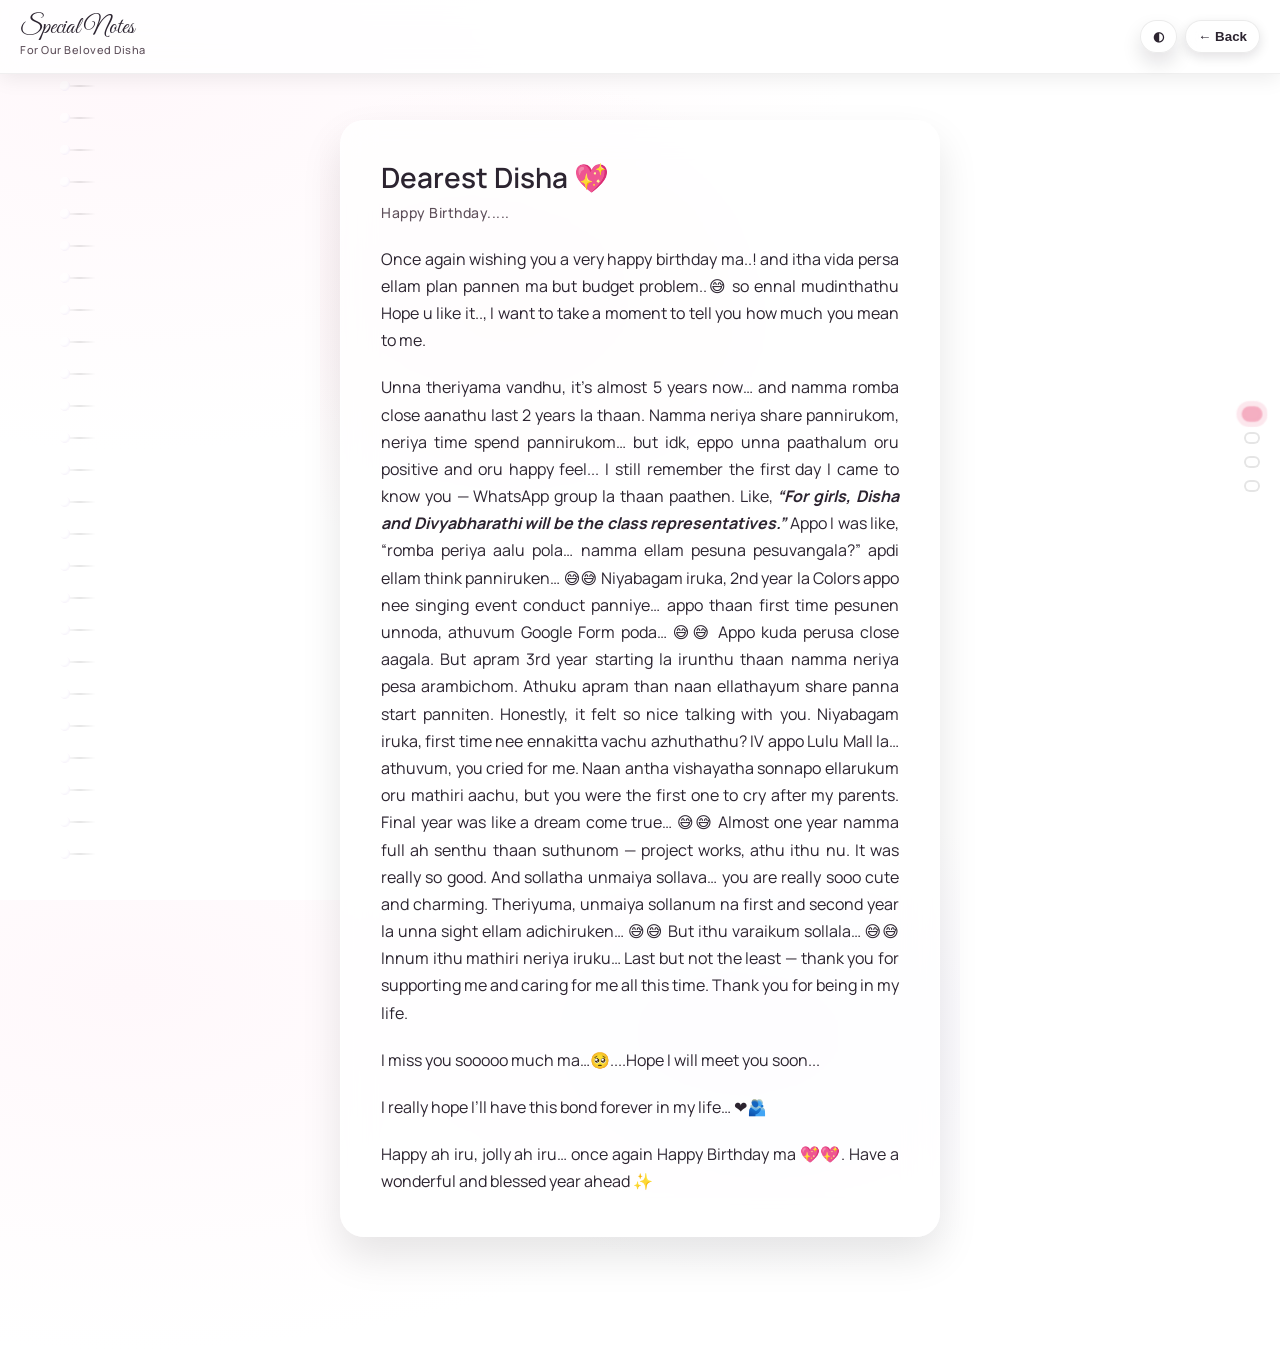
==== pages/notes.html @ 7c6a6729 "Add files via upload" ====
<!DOCTYPE html>
<html lang="en">
  <head>
    <meta charset="UTF-8" />
    <meta name="viewport" content="width=device-width, initial-scale=1" />
    <meta name="theme-color" content="#f9e3ea" />
    <meta name="description" content="Special notes — write as much as you want." />
    <meta name="keywords" content="notes, messages, birthday, special, love" />
    <meta name="author" content="Made with love" />
    <link rel="icon" type="image/svg+xml" href="data:image/svg+xml,<svg xmlns='http://www.w3.org/2000/svg' viewBox='0 0 100 100'><text y='.9em' font-size='90'>💖</text></svg>" />
    <title>Special Notes — For Disha</title>

    <link rel="preconnect" href="https://fonts.googleapis.com" />
    <link rel="preconnect" href="https://fonts.gstatic.com" crossorigin />
    <link href="https://fonts.googleapis.com/css2?family=Great+Vibes&family=Manrope:wght@300;400;600;800&display=swap" rel="stylesheet" />
    <link rel="stylesheet" href="../assets/styles.css" />
  </head>
  <body class="notes">
    <div class="dna" id="dna" aria-hidden="true"></div>

    <header>
      <div class="brand">
        <span class="logo">Special Notes</span>
        <small>For Our Beloved Disha</small>
      </div>
      <div>
        <button class="theme-toggle" id="toggleTheme" aria-label="Toggle theme">◐</button>
        <button class="back" onclick="history.back()">← Back</button>
      </div>
    </header>

    <main class="notes-gallery">
      <section class="note-slide is-active">
        <div class="gradient-bg" aria-hidden="true"></div>
        <div class="note-frame">
          <div class="note-content">
            <h3>Dearest Disha 💖</h3>
            <div class="note-date">Happy Birthday.....</div>
            <p style="text-align: justify;">
              Once again wishing you a very happy birthday ma..! and itha vida persa ellam plan pannen ma but budget problem..😅 so ennal mudinthathu Hope u like it.., 
              I want to take a moment to tell you how much you mean to me.
            </p>
            <p style="text-align: justify;">
             Unna theriyama vandhu, it’s almost 5 years now… and namma romba close aanathu last 2 years la thaan.
Namma neriya share pannirukom, neriya time spend pannirukom… but idk, eppo unna paathalum oru positive and oru happy feel...

I still remember the first day I came to know you — WhatsApp group la thaan paathen. Like, <b><i>“For girls, Disha and Divyabharathi will be the class representatives.”</i></b>
Appo I was like, “romba periya aalu pola… namma ellam pesuna pesuvangala?” apdi ellam think panniruken… 😅😅

Niyabagam iruka, 2nd year la Colors appo nee singing event conduct panniye… appo thaan first time pesunen unnoda, athuvum Google Form poda… 😅😅 Appo kuda perusa close aagala. But apram 3rd year starting la irunthu thaan namma neriya pesa arambichom.

Athuku apram than naan ellathayum share panna start panniten. Honestly, it felt so nice talking with you. Niyabagam iruka, first time nee ennakitta vachu azhuthathu? IV appo Lulu Mall la… athuvum, you cried for me. Naan antha vishayatha sonnapo ellarukum oru mathiri aachu, but you were the first one to cry after my parents.

Final year was like a dream come true… 😅😅 Almost one year namma full ah senthu thaan suthunom — project works, athu ithu nu. It was really so good.

And sollatha unmaiya sollava… you are really sooo cute and charming. Theriyuma, unmaiya sollanum na first and second year la unna sight ellam adichiruken… 😅😅 But ithu varaikum sollala… 😅😅 Innum ithu mathiri neriya iruku…

Last but not the least — thank you for supporting me and caring for me all this time. Thank you for being in my life.
</p>
<p style="text-align: justify;">
I miss you sooooo much ma…🥺....Hope I will meet you soon...
</p>
<p style="text-align: justify;">
I really hope I’ll have this bond forever in my life… ❤️🫂
</p>
<p style="text-align: justify;">

Happy ah iru, jolly ah iru… once again Happy Birthday ma 💖💖. Have a wonderful and blessed year ahead ✨ 
            </p>
          </div>
        </div>
      </section>
    </main>

    <nav class="dots" aria-label="Note navigation">
      <button class="dot active" aria-label="Go to note 1"></button>
      <button class="dot" aria-label="Go to note 2"></button>
      <button class="dot" aria-label="Go to note 3"></button>
      <button class="dot" aria-label="Go to note 4"></button>
    </nav>

    <script>
      // Theme persistence + system preference
      (function () {
        const root = document.documentElement;
        const stored = localStorage.getItem('theme');
        const systemDark = window.matchMedia && window.matchMedia('(prefers-color-scheme: dark)').matches;
        const initial = stored || (systemDark ? 'dark' : 'light');
        if (initial === 'dark') root.setAttribute('data-theme', 'dark');
        const btn = document.getElementById('toggleTheme');
        btn?.addEventListener('click', () => {
          const isDark = root.getAttribute('data-theme') === 'dark';
          if (isDark) { root.removeAttribute('data-theme'); localStorage.setItem('theme', 'light'); }
          else { root.setAttribute('data-theme', 'dark'); localStorage.setItem('theme', 'dark'); }
        });
      })();

      // Build DNA rows dynamically
      (function () {
        const dnaEl = document.getElementById('dna');
        if (!dnaEl) return;
        const rows = 26;
        for (let i = 0; i < rows; i++) {
          const row = document.createElement('div');
          row.className = 'dna-row';
          row.style.setProperty('--i', String(i));
          const dotA = document.createElement('span'); dotA.className = 'dna-dot a'; dotA.style.setProperty('--i', String(i));
          const dotB = document.createElement('span'); dotB.className = 'dna-dot b'; dotB.style.setProperty('--i', String(i));
          const rail = document.createElement('span'); rail.className = 'dna-rail'; rail.style.setProperty('--i', String(i));
          row.appendChild(dotA); row.appendChild(rail); row.appendChild(dotB);
          dnaEl.appendChild(row);
        }
      })();

      // Note navigation
      const noteSlides = Array.from(document.querySelectorAll('.note-slide'));
      const noteDots = Array.from(document.querySelectorAll('.dot'));

      noteDots.forEach((dot, i) => {
        dot.addEventListener('click', () => {
          // Remove active class from all slides and dots
          noteSlides.forEach(slide => slide.classList.remove('is-active'));
          noteDots.forEach(d => d.classList.remove('active'));
          
          // Add active class to current slide and dot
          noteSlides[i].classList.add('is-active');
          dot.classList.add('active');
        });
      });

      // Auto-advance notes every 8 seconds
      let currentNote = 0;
      setInterval(() => {
        currentNote = (currentNote + 1) % noteSlides.length;
        noteSlides.forEach(slide => slide.classList.remove('is-active'));
        noteDots.forEach(d => d.classList.remove('active'));
        noteSlides[currentNote].classList.add('is-active');
        noteDots[currentNote].classList.add('active');
      }, 8000);

      // Initialize DNA colors
      window.addEventListener('load', () => {
        document.documentElement.style.setProperty('--dna-a', '#f5afc2');
        document.documentElement.style.setProperty('--dna-b', '#c7b8ea');
      });

      // Add floating hearts animation
      function createHeart() {
        const heart = document.createElement('div');
        heart.innerHTML = '💖';
        heart.style.position = 'fixed';
        heart.style.top = '100vh';
        heart.style.left = Math.random() * window.innerWidth + 'px';
        heart.style.fontSize = '20px';
        heart.style.pointerEvents = 'none';
        heart.style.zIndex = '1000';
        heart.style.animation = 'heart-float 6s linear forwards';
        
        document.body.appendChild(heart);
        
        setTimeout(() => {
          heart.remove();
        }, 6000);
      }

      // Add heart animation
      const heartStyle = document.createElement('style');
      heartStyle.textContent = `
        @keyframes heart-float {
          0% { transform: translateY(0) rotate(0deg); opacity: 1; }
          100% { transform: translateY(-100vh) rotate(360deg); opacity: 0; }
        }
      `;
      document.head.appendChild(heartStyle);

      // Create floating hearts periodically
      setInterval(() => {
        createHeart();
      }, 3000);
    </script>
  </body>
</html>
---- assets/styles.css ----
/* Global theme variables */
:root {
  --text: #2c2430;
  --muted: #5e4f5a;
  --white: #ffffff;
  --shadow: rgba(18, 8, 24, 0.12);
  --glass: rgba(255, 255, 255, 0.5);
  --glass-strong: rgba(255, 255, 255, 0.75);
  --accent-1: #f5afc2; /* blush */
  --accent-2: #c7b8ea; /* lilac */
  --btn-from: #e59ab2;
  --btn-to: #bba6f6;
  --card-bg: rgba(255, 255, 255, 0.8);
  --card-border: rgba(255, 255, 255, 0.3);
  --header-bg: rgba(255, 255, 255, 0.8);
  --header-border: rgba(0, 0, 0, 0.06);
}

/* Dark theme variables */
[data-theme="dark"] {
  --text: #f8f4ff;
  --muted: #e0d6f0;
  --glass: rgba(255, 255, 255, 0.14);
  --glass-strong: rgba(255, 255, 255, 0.20);
  --card-bg: rgba(30, 24, 36, 0.85);
  --card-border: rgba(255, 255, 255, 0.15);
  --header-bg: rgba(30, 24, 36, 0.9);
  --header-border: rgba(255, 255, 255, 0.12);
}

* { box-sizing: border-box; }
html, body { height: 100%; }
body {
  margin: 0;
  color: var(--text);
  font-family: Manrope, system-ui, -apple-system, Segoe UI, Roboto, Ubuntu, Cantarell, Noto Sans, Helvetica Neue, Arial, "Apple Color Emoji", "Segoe UI Emoji";
  -webkit-font-smoothing: antialiased;
  -moz-osx-font-smoothing: grayscale;
  background: radial-gradient(1200px 600px at 10% 10%, #fff8fb 0%, #fff 60%),
              radial-gradient(1000px 600px at 90% 0%, #fff5ec 0%, #fff 70%),
              radial-gradient(900px 700px at 0% 100%, #f8f2ff 0%, #fff 65%);
  transition: background 0.5s ease;
}

[data-theme="dark"] body {
  background:
    radial-gradient(1200px 600px at 10% 10%, #2a2233 0%, #1e1824 60%),
    radial-gradient(1000px 600px at 90% 0%, #241d2c 0%, #1e1824 70%),
    radial-gradient(900px 700px at 0% 100%, #2d2537 0%, #1e1824 65%);
}

a { text-decoration: none; color: var(--text); }

/* Home page styles */
.page-wrap {
  min-height: 100dvh;
  display: grid;
  grid-template-rows: 1fr auto;
}

header.hero {
  position: relative;
  display: grid;
  place-items: center;
  padding: 72px 20px 48px;
  overflow: hidden;
}

.halo {
  position: absolute;
  inset: -20% -10% -10% -10%;
  background:
    radial-gradient(600px 300px at 30% 10%, rgba(245, 175, 194, 0.35), transparent 65%),
    radial-gradient(600px 360px at 70% 20%, rgba(198, 184, 235, 0.35), transparent 65%),
    radial-gradient(700px 340px at 50% 80%, rgba(246, 210, 162, 0.33), transparent 60%);
  filter: blur(20px) saturate(120%);
  z-index: 0;
  animation: halo-float 8s ease-in-out infinite;
}

@keyframes halo-float {
  0%, 100% { transform: translateY(0px) scale(1); }
  50% { transform: translateY(-10px) scale(1.02); }
}

.hero-inner {
  position: relative;
  z-index: 1;
  max-width: 980px;
  width: 100%;
  display: grid;
  gap: 28px;
  justify-items: center;
  text-align: center;
}

.eyebrow {
  display: inline-block;
  letter-spacing: 0.2em;
  text-transform: uppercase;
  font-weight: 600;
  font-size: 12px;
  color: var(--muted);
  background: linear-gradient(90deg, rgba(229,154,178,0.25), rgba(187,166,246,0.25));
  padding: 10px 14px;
  border-radius: 999px;
  backdrop-filter: blur(8px);
  border: 1px solid rgba(0,0,0,0.04);
  animation: eyebrow-glow 3s ease-in-out infinite;
}

@keyframes eyebrow-glow {
  0%, 100% { box-shadow: 0 0 20px rgba(229,154,178,0.3); }
  50% { box-shadow: 0 0 30px rgba(187,166,246,0.4); }
}

h1.title {
  margin: 0;
  line-height: 1.05;
  font-size: clamp(42px, 6.2vw, 86px);
  font-weight: 400;
  font-family: "Great Vibes", cursive;
  color: #2d1b2e;
  text-shadow: 0 10px 30px rgba(140, 82, 115, 0.15);
  animation: title-float 6s ease-in-out infinite;
}

[data-theme="dark"] h1.title {
  color: #f8f4ff;
  text-shadow: 0 10px 30px rgba(245, 175, 194, 0.25);
}

@keyframes title-float {
  0%, 100% { transform: translateY(0px); }
  50% { transform: translateY(-5px); }
}

.subtitle {
  margin: 0;
  max-width: 720px;
  font-size: clamp(16px, 2.2vw, 20px);
  color: var(--muted);
  animation: subtitle-fade 2s ease-in-out;
}

@keyframes subtitle-fade {
  0% { opacity: 0; transform: translateY(20px); }
  100% { opacity: 1; transform: translateY(0); }
}

.cta {
  display: flex;
  flex-wrap: wrap;
  gap: 14px;
  justify-content: center;
  margin-top: 8px;
  animation: cta-slide 1.5s ease-out 0.5s both;
}

@keyframes cta-slide {
  0% { opacity: 0; transform: translateY(30px); }
  100% { opacity: 1; transform: translateY(0); }
}

.btn {
  --y: 0px;
  appearance: none;
  border: 0;
  cursor: pointer;
  padding: 14px 22px;
  border-radius: 14px;
  font-weight: 700;
  letter-spacing: 0.02em;
  transition: transform 200ms ease, box-shadow 200ms ease, background 200ms ease;
  transform: translateY(var(--y));
  box-shadow: 0 10px 20px var(--shadow);
  position: relative;
  overflow: hidden;
}

.btn::before {
  content: '';
  position: absolute;
  top: 0;
  left: -100%;
  width: 100%;
  height: 100%;
  background: linear-gradient(90deg, transparent, rgba(255,255,255,0.2), transparent);
  transition: left 0.5s;
}

.btn:hover::before {
  left: 100%;
}

.btn-primary {
  color: var(--white);
  background: linear-gradient(135deg, var(--btn-from), var(--btn-to));
}

.btn-secondary {
  color: var(--text);
  background: rgba(255,255,255,0.7);
  border: 1px solid rgba(0,0,0,0.06);
  backdrop-filter: blur(8px);
}

[data-theme="dark"] .btn-secondary {
  background: rgba(255,255,255,0.15);
  border: 1px solid rgba(255,255,255,0.2);
  color: var(--text);
}

.btn:where(:hover, :focus-visible) { 
  --y: -3px; 
  box-shadow: 0 15px 30px var(--shadow);
}

.sparkles { position: absolute; inset: 0; pointer-events: none; z-index: 0; }
.sparkles span {
  position: absolute;
  width: 10px;
  height: 10px;
  background: radial-gradient(circle at 30% 30%, #fff 0%, #fff 45%, rgba(255,255,255,0.7) 60%, transparent 70%);
  border-radius: 50%;
  opacity: 0.65;
  filter: drop-shadow(0 2px 6px rgba(255,255,255,0.6));
  animation: float 14s linear infinite, twinkle 3.2s ease-in-out infinite;
}
.sparkles span:nth-child(3n) { width: 6px; height: 6px; animation-duration: 12s, 2.6s; opacity: 0.8; }
.sparkles span:nth-child(4n) { width: 14px; height: 14px; animation-duration: 16s, 3.8s; opacity: 0.5; }
.sparkles span:nth-child(5n) { width: 8px; height: 8px; animation-duration: 18s, 3.1s; opacity: 0.7; }

@keyframes float {
  0% { transform: translateY(10px) rotate(0deg); }
  50% { transform: translateY(-6px) rotate(180deg); }
  100% { transform: translateY(10px) rotate(360deg); }
}
@keyframes twinkle {
  0%, 100% { opacity: 0.55; transform: scale(1); }
  40% { opacity: 0.95; transform: scale(1.05); }
  70% { opacity: 0.7; }
}

main {
  display: grid;
  gap: 64px;
  padding: 0 20px 72px;
  place-items: center;
}

.card {
  position: relative;
  max-width: 880px;
  width: 100%;
  padding: clamp(22px, 4vw, 42px);
  border-radius: 24px;
  background: var(--card-bg);
  border: 1px solid var(--card-border);
  box-shadow: 0 30px 60px var(--shadow);
  backdrop-filter: blur(14px) saturate(120%);
  transition: all 0.3s ease;
  animation: card-float 8s ease-in-out infinite;
}

@keyframes card-float {
  0%, 100% { transform: translateY(0px); }
  50% { transform: translateY(-5px); }
}

.card:hover {
  transform: translateY(-8px);
  box-shadow: 0 40px 80px var(--shadow);
}

.card::before {
  content: "";
  position: absolute;
  inset: -1px;
  border-radius: inherit;
  padding: 1px;
  background: linear-gradient(135deg, rgba(229,154,178,0.45), rgba(187,166,246,0.45));
  mask: linear-gradient(#000 0 0) content-box, linear-gradient(#000 0 0);
  -webkit-mask: linear-gradient(#000 0 0) content-box, linear-gradient(#000 0 0);
  -webkit-mask-composite: xor;
          mask-composite: exclude;
  pointer-events: none;
}

.card h2 {
  margin: 0 0 8px;
  font-family: "Great Vibes", cursive;
  font-weight: 400;
  font-size: clamp(28px, 4.2vw, 42px);
  color: #2b1a2e;
  animation: title-glow 4s ease-in-out infinite;
}

[data-theme="dark"] .card h2 {
  color: #f8f4ff;
}

@keyframes title-glow {
  0%, 100% { text-shadow: 0 0 20px rgba(245, 175, 194, 0.3); }
  50% { text-shadow: 0 0 30px rgba(199, 184, 234, 0.4); }
}

.card p {
  margin: 0 0 14px;
  font-size: clamp(16px, 2.2vw, 18px);
  color: var(--text);
  line-height: 1.6;
}

.signature {
  margin-top: 10px;
  color: var(--muted);
  font-weight: 600;
  font-style: italic;
}

.divider {
  height: 1px;
  width: 100%;
  background: linear-gradient(90deg, rgba(0,0,0,0), rgba(0,0,0,0.15), rgba(0,0,0,0));
  margin: 18px 0 8px;
  opacity: 0.3;
}

[data-theme="dark"] .divider {
  background: linear-gradient(90deg, rgba(255,255,255,0), rgba(255,255,255,0.2), rgba(255,255,255,0));
}

.scroll-hint {
  margin-top: 10px;
  color: var(--muted);
  font-size: 13px;
  animation: scroll-bounce 2s ease-in-out infinite;
}

@keyframes scroll-bounce {
  0%, 100% { transform: translateY(0px); }
  50% { transform: translateY(-3px); }
}

footer {
  padding: 36px 20px 42px;
  text-align: center;
  color: var(--muted);
  font-size: 13px;
}

.hidden { display: none; }

/* Responsive refinements */
@media (min-width: 900px) {
  .hero-inner { gap: 32px; }
  .subtitle { font-size: 20px; }
}

/* Memories page styles (scoped) */
body.memories header {
  position: fixed;
  top: 0; left: 0; right: 0;
  display: flex;
  align-items: center;
  justify-content: space-between;
  padding: 14px 18px;
  z-index: 5;
  mix-blend-mode: normal;
  background: var(--header-bg);
  backdrop-filter: blur(12px);
  border-bottom: 1px solid var(--header-border);
  box-shadow: 0 4px 20px rgba(0, 0, 0, 0.1);
}

body.memories .brand {
  display: inline-flex;
  gap: 10px;
  align-items: center;
  background: rgba(255,255,255,0.6);
  padding: 10px 14px;
  border-radius: 999px;
  border: 1px solid rgba(0,0,0,0.06);
  backdrop-filter: blur(10px);
  box-shadow: 0 10px 20px var(--shadow);
  transition: all 0.3s ease;
}

[data-theme="dark"] body.memories .brand {
  background: rgba(255,255,255,0.15);
  border: 1px solid rgba(255,255,255,0.2);
}

body.memories .brand:hover {
  transform: translateY(-2px);
  box-shadow: 0 15px 30px var(--shadow);
}

body.memories .brand .logo {
  font-family: "Great Vibes", cursive;
  font-size: 20px;
}
body.memories .brand small { color: var(--muted); font-weight: 700; letter-spacing: 0.06em; text-transform: uppercase; }

body.memories .back {
  appearance: none; border: 0; cursor: pointer;
  padding: 10px 14px;
  border-radius: 12px; font-weight: 700;
  background: rgba(255,255,255,0.7);
  border: 1px solid rgba(0,0,0,0.06); backdrop-filter: blur(8px);
  box-shadow: 0 10px 20px var(--shadow);
  color: var(--text);
  transition: all 0.3s ease;
}

[data-theme="dark"] body.memories .back {
  background: rgba(255,255,255,0.15);
  border: 1px solid rgba(255,255,255,0.2);
}

body.memories .back:hover {
  transform: translateY(-2px);
  box-shadow: 0 15px 30px var(--shadow);
}

body.memories .gallery {
  height: 100dvh;
  scroll-snap-type: y mandatory;
  overflow-y: auto;
  scroll-behavior: smooth;
}

body.memories .slide {
  position: relative;
  height: 100dvh;
  scroll-snap-align: start;
  display: grid;
  place-items: center;
  padding: clamp(16px, 3vw, 28px);
  isolation: isolate;
}

body.memories .frame {
  position: relative;
  width: max(500px);
  height: max(500px);
  border-radius: 24px;
  overflow: hidden;
  box-shadow: 0 30px 60px var(--shadow);
  transform-origin: center;
  transition: transform 900ms cubic-bezier(.2,.8,.2,1), filter 900ms ease;
  animation: frame-float 10s ease-in-out infinite;
}

@keyframes frame-float {
  0%, 100% { transform: translateY(0px) scale(1); }
  50% { transform: translateY(-8px) scale(1.02); }
}

/* Default: images are gently zoomed-in */
body.memories .frame img {
  position: absolute; inset: 0; width: 100%; height: 100%; object-fit: cover;
  object-position: center;
  transform: scale(1.0);
  transition: transform 900ms cubic-bezier(.2,.8,.2,1), filter 900ms ease, opacity 900ms ease;
  filter: saturate(110%) contrast(102%);
}

/* Active slide: zoom out to fit properly */
body.memories .slide.is-active .frame img { transform: scale(0.98); }
body.memories .slide.is-active .frame { 
  transform: scale(1.02); 
  filter: drop-shadow(0 10px 30px rgba(0,0,0,0.08));
  animation: active-frame 8s ease-in-out infinite;
}

@keyframes active-frame {
  0%, 100% { transform: scale(1.02) translateY(0px); }
  50% { transform: scale(1.03) translateY(-5px); }
}

body.memories .caption {
  position: absolute; left: 50%; bottom: 16px; transform: translateX(-50%);
  width: calc(100% - 24px);
  max-width: 760px;
  padding: 14px 18px;
  border-radius: 16px;
  background: rgba(255,255,255,0.7);
  border: 1px solid rgba(0,0,0,0.06);
  backdrop-filter: blur(8px);
  text-align: center;
  color: var(--text);
  box-shadow: 0 14px 30px var(--shadow);
  transition: all 0.3s ease;
  animation: caption-slide 0.8s ease-out;
}

[data-theme="dark"] body.memories .caption {
  background: rgba(255,255,255,0.15);
  border: 1px solid rgba(255,255,255,0.2);
}

@keyframes caption-slide {
  0% { opacity: 0; transform: translateX(-50%) translateY(20px); }
  100% { opacity: 1; transform: translateX(-50%) translateY(0); }
}

body.memories .caption:hover {
  transform: translateX(-50%) translateY(-2px);
  box-shadow: 0 20px 40px var(--shadow);
}

body.memories .caption h3 { 
  margin: 0 0 6px; 
  font-family: "Great Vibes", cursive; 
  font-weight: 400; 
  font-size: clamp(24px, 4vw, 36px);
  animation: caption-title 3s ease-in-out infinite;
}

@keyframes caption-title {
  0%, 100% { text-shadow: 0 0 10px rgba(245, 175, 194, 0.3); }
  50% { text-shadow: 0 0 15px rgba(199, 184, 234, 0.4); }
}

body.memories .caption p { 
  margin: 0; 
  color: var(--muted); 
  font-size: clamp(14px, 2.4vw, 16px);
  line-height: 1.5;
}

body.memories .dots {
  position: fixed;
  right: 16px; top: 50%; transform: translateY(-50%);
  display: flex; flex-direction: column; gap: 10px;
  z-index: 4;
}
body.memories .dot {
  width: 10px; height: 10px; border-radius: 999px;
  background: rgba(0,0,0,0.12);
  transition: transform 300ms ease, background 300ms ease;
  cursor: pointer;
}

[data-theme="dark"] body.memories .dot { background: rgba(255,255,255,0.22); }

body.memories .dot:hover {
  transform: scale(1.3);
  background: rgba(245, 175, 194, 0.4);
}

body.memories .dot.active { 
  background: linear-gradient(135deg, var(--accent-1), var(--accent-2)); 
  transform: scale(1.2);
  box-shadow: 0 0 10px rgba(245, 175, 194, 0.5);
  animation: dot-pulse 2s ease-in-out infinite;
}

@keyframes dot-pulse {
  0%, 100% { box-shadow: 0 0 10px rgba(245, 175, 194, 0.5); }
  50% { box-shadow: 0 0 20px rgba(245, 175, 194, 0.8); }
}

body.memories .gradient-bg {
  position: absolute; inset: -10% -10% -10% -10%; z-index: -1;
  background:
    radial-gradient(800px 320px at 20% 0%, rgba(245, 175, 194, 0.30), transparent 60%),
    radial-gradient(600px 360px at 80% 10%, rgba(198, 184, 235, 0.30), transparent 60%),
    radial-gradient(700px 380px at 50% 80%, rgba(255, 212, 188, 0.28), transparent 60%);
  filter: blur(20px) saturate(120%);
  animation: gradient-shift 15s ease-in-out infinite;
}

@keyframes gradient-shift {
  0%, 100% { transform: scale(1) rotate(0deg); }
  50% { transform: scale(1.1) rotate(2deg); }
}

/* DNA decorative animation (memories page) */
body.memories .dna {
  position: fixed;
  left: clamp(6px, 2vw, 24px);
  top: 50%;
  transform: translateY(-50%);
  height: 90vh;
  width: clamp(80px, 12vw, 120px);
  display: grid;
  grid-auto-rows: 18px;
  gap: 14px;
  pointer-events: none;
  z-index: 0;
  opacity: 0.55;
  transition: filter 400ms ease, opacity 400ms ease;
}

body.memories .dna-row {
  position: relative;
  height: 18px;
}

body.memories .dna-dot {
  position: absolute;
  top: 50%; left: 50%;
  width: 10px; height: 10px;
  border-radius: 999px;
  transform: translate(-20px, -50%);
  background: radial-gradient(circle at 30% 30%, #fff 0%, #fff 45%, rgba(255,255,255,0.8) 55%, transparent 70%), linear-gradient(135deg, var(--dna-a, var(--accent-1)), #ffffff);
  box-shadow: 0 2px 8px rgba(255, 255, 255, 0.4);
  animation: helix-dot 3.4s ease-in-out infinite;
  animation-delay: calc(var(--i) * 0.12s);
}

body.memories .dna-dot.b {
  background: radial-gradient(circle at 30% 30%, #fff 0%, #fff 45%, rgba(255,255,255,0.8) 55%, transparent 70%), linear-gradient(135deg, var(--dna-b, var(--accent-2)), #ffffff);
  animation-direction: reverse;
}

body.memories .dna-rail {
  position: absolute;
  top: 50%; left: 50%;
  width: 80px; height: 2px;
  background: linear-gradient(90deg, rgba(0,0,0,0), rgba(0,0,0,0.18), rgba(0,0,0,0));
  border-radius: 2px;
  transform: translate(-50%, -50%) scaleX(0.4);
  transform-origin: center;
  animation: helix-rail 3.4s ease-in-out infinite;
  animation-delay: calc(var(--i) * 0.12s);
}

[data-theme="dark"] body.memories .dna-rail {
  background: linear-gradient(90deg, rgba(255,255,255,0), rgba(255,255,255,0.2), rgba(255,255,255,0));
}

@keyframes helix-dot {
  0%   { transform: translate(-20px, -50%) scale(0.95); opacity: 0.9; filter: brightness(1); }
  25%  { transform: translate(0px, -50%)  scale(1.05); opacity: 1;   filter: brightness(1.05); }
  50%  { transform: translate(20px, -50%) scale(0.95); opacity: 0.85; filter: brightness(0.98); }
  75%  { transform: translate(0px, -50%)  scale(1.05); opacity: 1;   filter: brightness(1.05); }
  100% { transform: translate(-20px, -50%) scale(0.95); opacity: 0.9; filter: brightness(1); }
}

@keyframes helix-rail {
  0%   { transform: translate(-50%, -50%) scaleX(0.3); opacity: 0.45; }
  25%  { transform: translate(-50%, -50%) scaleX(0.8); opacity: 0.75; }
  50%  { transform: translate(-50%, -50%) scaleX(1.0); opacity: 0.9; }
  75%  { transform: translate(-50%, -50%) scaleX(0.8); opacity: 0.75; }
  100% { transform: translate(-50%, -50%) scaleX(0.3); opacity: 0.45; }
}

@media (max-width: 900px) {
  body.memories .dna { opacity: 0.35; width: clamp(60px, 10vw, 90px); }
}
@media (max-width: 640px) {
  body.memories .dna { display: none; }
}

@media (prefers-reduced-motion: reduce) {
  body.memories .dna-dot,
  body.memories .dna-rail { animation: none; }
}

/* Accessibility helpers */
.sr-only { position: absolute; width: 1px; height: 1px; padding: 0; margin: -1px; overflow: hidden; clip: rect(0, 0, 1px, 1px); white-space: nowrap; border: 0; }

@media (max-width: 520px) {
  body.memories .frame { 
    height: 45vh; 
    width: 90vw;
  }
}

/* Ensure images fit properly in all screen sizes */
@media (max-width: 768px) {
  body.memories .frame {
    width: 92vw;
    height: 50vh;
  }
}

/* Better image display for different aspect ratios */
body.memories .frame img {
  object-fit: cover;
  object-position: center;
}

/* Theme toggle button */
.theme-toggle {
  appearance: none;
  border: 1px solid rgba(0,0,0,0.08);
  background: rgba(255,255,255,0.7);
  color: var(--text);
  padding: 8px 12px;
  border-radius: 999px;
  font-weight: 700;
  cursor: pointer;
  backdrop-filter: blur(8px);
  box-shadow: 0 10px 20px var(--shadow);
  transition: all 0.3s ease;
}

[data-theme="dark"] .theme-toggle { 
  border-color: rgba(255,255,255,0.18); 
  background: rgba(255,255,255,0.12); 
}

.theme-toggle:hover {
  transform: translateY(-2px) rotate(180deg);
  box-shadow: 0 15px 30px var(--shadow);
}

header.hero .theme-toggle { position: absolute; top: 16px; right: 16px; z-index: 3; }
body.memories header .theme-toggle { margin-left: 10px; }

/* Notes page styles */
body.notes {
  overflow-x: hidden;
  background: radial-gradient(1200px 600px at 10% 10%, #fff8fb 0%, #fff 60%),
              radial-gradient(1000px 600px at 90% 0%, #fff5ec 0%, #fff 70%),
              radial-gradient(900px 700px at 0% 100%, #f8f2ff 0%, #fff 65%);
  transition: background 0.5s ease;
}

[data-theme="dark"] body.notes {
  background:
    radial-gradient(1200px 600px at 10% 10%, #2a2233 0%, #1e1824 60%),
    radial-gradient(1000px 600px at 90% 0%, #241d2c 0%, #1e1824 70%),
    radial-gradient(900px 700px at 0% 100%, #2d2537 0%, #1e1824 65%);
}

body.notes header {
  position: fixed;
  top: 0; left: 0; right: 0;
  z-index: 10;
  display: flex;
  align-items: center;
  justify-content: space-between;
  padding: 16px 20px;
  background: var(--header-bg);
  backdrop-filter: blur(12px);
  border-bottom: 1px solid var(--header-border);
  box-shadow: 0 4px 20px rgba(0, 0, 0, 0.08);
}

body.notes .brand {
  display: flex;
  flex-direction: column;
  gap: 2px;
  transition: all 0.3s ease;
}

body.notes .brand:hover {
  transform: translateY(-2px);
}

body.notes .logo {
  font-family: 'Great Vibes', cursive;
  font-size: 24px;
  font-weight: 400;
  color: var(--text);
  line-height: 1;
  animation: logo-glow 4s ease-in-out infinite;
}

@keyframes logo-glow {
  0%, 100% { text-shadow: 0 0 10px rgba(245, 175, 194, 0.3); }
  50% { text-shadow: 0 0 15px rgba(199, 184, 234, 0.4); }
}

body.notes .brand small {
  font-size: 11px;
  color: var(--muted);
  font-weight: 500;
  letter-spacing: 0.5px;
}

body.notes header > div:last-child {
  display: flex;
  align-items: center;
  gap: 8px;
}

body.notes .back {
  appearance: none;
  border: 1px solid rgba(0, 0, 0, 0.08);
  background: rgba(255, 255, 255, 0.7);
  color: var(--text);
  padding: 8px 12px;
  border-radius: 999px;
  font-weight: 600;
  cursor: pointer;
  backdrop-filter: blur(8px);
  box-shadow: 0 4px 12px var(--shadow);
  transition: all 0.2s ease;
}

[data-theme="dark"] body.notes .back {
  border-color: rgba(255, 255, 255, 0.18);
  background: rgba(255, 255, 255, 0.12);
}

body.notes .back:hover {
  transform: translateY(-1px);
  box-shadow: 0 6px 16px var(--shadow);
}

body.notes .dots {
  position: fixed;
  right: 20px;
  top: 50%;
  transform: translateY(-50%);
  z-index: 10;
  display: flex;
  flex-direction: column;
  gap: 12px;
}

body.notes .dot {
  appearance: none;
  width: 12px;
  height: 12px;
  border-radius: 999px;
  border: 2px solid rgba(0, 0, 0, 0.1);
  background: rgba(255, 255, 255, 0.6);
  cursor: pointer;
  transition: all 0.3s ease;
  backdrop-filter: blur(4px);
}

[data-theme="dark"] body.notes .dot {
  border-color: rgba(255, 255, 255, 0.2);
  background: rgba(255, 255, 255, 0.1);
}

body.notes .dot:hover {
  transform: scale(1.2);
  background: rgba(255, 255, 255, 0.8);
}

body.notes .dot.active {
  background: var(--accent-1);
  border-color: var(--accent-1);
  transform: scale(1.3);
  box-shadow: 0 0 0 4px rgba(245, 175, 194, 0.3);
  animation: notes-dot-pulse 2s ease-in-out infinite;
}

@keyframes notes-dot-pulse {
  0%, 100% { box-shadow: 0 0 0 4px rgba(245, 175, 194, 0.3); }
  50% { box-shadow: 0 0 0 8px rgba(245, 175, 194, 0.5); }
}

body.notes .notes-gallery {
  padding-top: 80px;
  min-height: 100vh;
  display: flex;
  flex-direction: column;
  gap: 0;
}

body.notes .note-slide {
  min-height: 100vh;
  display: flex;
  align-items: center;
  justify-content: center;
  padding: 40px 20px;
  position: relative;
  scroll-snap-align: start;
}

body.notes .gradient-bg {
  position: absolute;
  inset: 0;
  background: radial-gradient(600px 400px at 30% 20%, rgba(245, 175, 194, 0.15), transparent 60%),
              radial-gradient(600px 400px at 70% 80%, rgba(199, 184, 234, 0.15), transparent 60%);
  opacity: 0;
  transition: opacity 0.6s ease;
}

body.notes .note-slide.is-active .gradient-bg {
  opacity: 1;
}

body.notes .note-frame {
  position: relative;
  z-index: 1;
  max-width: 600px;
  width: 100%;
  background: var(--card-bg);
  backdrop-filter: blur(16px);
  border-radius: 24px;
  padding: 40px;
  box-shadow: 0 20px 40px rgba(0, 0, 0, 0.1);
  border: 1px solid var(--card-border);
  transform: scale(0.95);
  opacity: 0.7;
  transition: all 0.6s ease;
}

body.notes .note-slide.is-active .note-frame {
  transform: scale(1);
  opacity: 1;
  animation: note-frame-float 8s ease-in-out infinite;
}

@keyframes note-frame-float {
  0%, 100% { transform: scale(1) translateY(0px); }
  50% { transform: scale(1.02) translateY(-5px); }
}

body.notes .note-content h3 {
  margin: 0 0 8px 0;
  font-size: 28px;
  font-weight: 600;
  color: var(--text);
  line-height: 1.2;
  animation: note-title-glow 4s ease-in-out infinite;
}

@keyframes note-title-glow {
  0%, 100% { text-shadow: 0 0 10px rgba(245, 175, 194, 0.3); }
  50% { text-shadow: 0 0 15px rgba(199, 184, 234, 0.4); }
}

body.notes .note-date {
  font-size: 14px;
  color: var(--muted);
  font-weight: 500;
  margin-bottom: 24px;
  letter-spacing: 0.5px;
}

body.notes .note-content p {
  margin: 0 0 20px 0;
  font-size: 16px;
  line-height: 1.7;
  color: var(--text);
  font-weight: 400;
}

body.notes .note-content p:last-child {
  margin-bottom: 0;
}

/* DNA animation for notes page */
body.notes .dna {
  position: fixed;
  left: 20px;
  top: 50%;
  transform: translateY(-50%);
  height: 90vh;
  width: clamp(80px, 12vw, 120px);
  display: grid;
  grid-auto-rows: 18px;
  gap: 14px;
  pointer-events: none;
  z-index: 0;
  opacity: 0.55;
  transition: filter 400ms ease, opacity 400ms ease;
}

body.notes .dna-row {
  position: relative;
  height: 18px;
}

body.notes .dna-dot {
  position: absolute;
  top: 50%; left: 50%;
  width: 10px; height: 10px;
  border-radius: 999px;
  transform: translate(-20px, -50%);
  background: radial-gradient(circle at 30% 30%, #fff 0%, #fff 45%, rgba(255,255,255,0.8) 55%, transparent 70%), linear-gradient(135deg, var(--dna-a, var(--accent-1)), #ffffff);
  box-shadow: 0 2px 8px rgba(255, 255, 255, 0.4);
  animation: helix-dot 3.4s ease-in-out infinite;
  animation-delay: calc(var(--i) * 0.12s);
}

body.notes .dna-dot.b {
  background: radial-gradient(circle at 30% 30%, #fff 0%, #fff 45%, rgba(255,255,255,0.8) 55%, transparent 70%), linear-gradient(135deg, var(--dna-b, var(--accent-2)), #ffffff);
  animation-direction: reverse;
}

body.notes .dna-rail {
  position: absolute;
  top: 50%; left: 50%;
  width: 80px; height: 2px;
  background: linear-gradient(90deg, rgba(0,0,0,0), rgba(0,0,0,0.18), rgba(0,0,0,0));
  border-radius: 2px;
  transform: translate(-50%, -50%) scaleX(0.4);
  transform-origin: center;
  animation: helix-rail 3.4s ease-in-out infinite;
  animation-delay: calc(var(--i) * 0.12s);
}

[data-theme="dark"] body.notes .dna-rail {
  background: linear-gradient(90deg, rgba(255,255,255,0), rgba(255,255,255,0.2), rgba(255,255,255,0));
}

/* Responsive design for notes page */
@media (max-width: 900px) {
  body.notes .dna { opacity: 0.35; width: clamp(60px, 10vw, 90px); }
  body.notes .note-frame { padding: 32px; }
}

@media (max-width: 640px) {
  body.notes .dna { display: none; }
  body.notes .dots { right: 12px; }
  body.notes .note-frame { padding: 24px; margin: 0 12px; }
  body.notes .note-content h3 { font-size: 24px; }
  body.notes .note-content p { font-size: 15px; }
}

@media (prefers-reduced-motion: reduce) {
  body.notes .dna-dot,
  body.notes .dna-rail { animation: none; }
}
.img1{
    object-fit: cover;
  object-position: center;
  width: auto;
  height: 250px;
}
.img2{
    object-fit: cover;
  object-position: center;
  width: 100%;
    height: 250px;
}
.img3{
    object-fit: cover;
  object-position: center;
  width: auto;
  height: 250px;    
}
.img4{
    object-fit: cover;
  object-position: center;
  width: 100%;
  height: auto;
}
.img5{
    object-fit: cover;
  object-position: center;
  width: 100%;
  height: auto;
}
.img6{
    object-fit: cover;
  object-position: center;
  width: 100%;
  height: auto;
}
.img7{
    object-fit: cover;
  object-position: center;
  width: auto;
  height: auto;
}
.img8{
    object-fit: cover;
  object-position: center;
  width: 100%;
  height: 250px;
}
.img9{
    object-fit: cover;
  object-position: center;
  width: 100%;
  height: auto;
  rotate: -90deg;
}
.img10{
    object-fit: cover;
  object-position: center;
  width: auto;
  height: 250px;
}
.img11{
    object-fit: cover;
  object-position: center;
  width: 100%;
  height: auto;
}
.img12{
    object-fit: cover;
  object-position: center;
  width: 100%;
  height: auto;
}
.img13{
    object-fit: cover;
  object-position: center;
  width: auto;
  height: auto;
}
.img14{
    object-fit: cover;
  object-position: center;
  width: 100%;
  height: 100%;
}
.img15{
    object-fit: cover;
  object-position: center;
  width: 100%;
  height: auto;
}
.img16{
    object-fit: cover;
  object-position: center;
  width: 100%;
  height: auto;
}
.img17{
    object-fit: cover;
  object-position: center;
  width: 100%;
  height: auto;
}
.img18{
    object-fit: cover;
  object-position: center;
  width: 100%;
  height: auto;
}
.img19{
    object-fit: cover;
  object-position: center;
  width: auto;
  height: auto;
}
.img20{
    object-fit: cover;
  object-position: center;
  width: 100%;
  height: 100%;
}
.img21{
    object-fit: cover;
  object-position: center;
  width: 100%;
  height: auto;
}
.img22{
    object-fit: cover;
  object-position: center;
  width: 100%;
  height: auto;
}
.img23{
    object-fit: cover;
  object-position: center;
  width: 100%;
  height: auto;
}
.img24{
    object-fit: cover;
  object-position: center;
  width: 100%;
  height: auto;
}
.img25{
    object-fit: cover;
  object-position: center;
  width: auto;
  height: auto;
}
.img26{
    object-fit: cover;
  object-position: center;
  width: 100%;
  height: 100%;
}
.img27{
    object-fit: cover;
  object-position: center;
  width: auto;
  height: 80%;
}
.img28{
    object-fit: cover;
  object-position: center;
  width: 100%;
  height: auto;
}
.img29{
    object-fit: cover;
  object-position: center;
  width: 100%;
  height: auto;
  rotate: -90deg;
}
.img30{
    object-fit: cover;
  object-position: center;
  width: 100%;
  height: auto;
}
.img31{
    object-fit: cover;
  object-position: center;
  width: 100%;
  height: auto;
}
.img32{
    object-fit: cover;
  object-position: center;
  width: 100%;
  height: 100%;
}
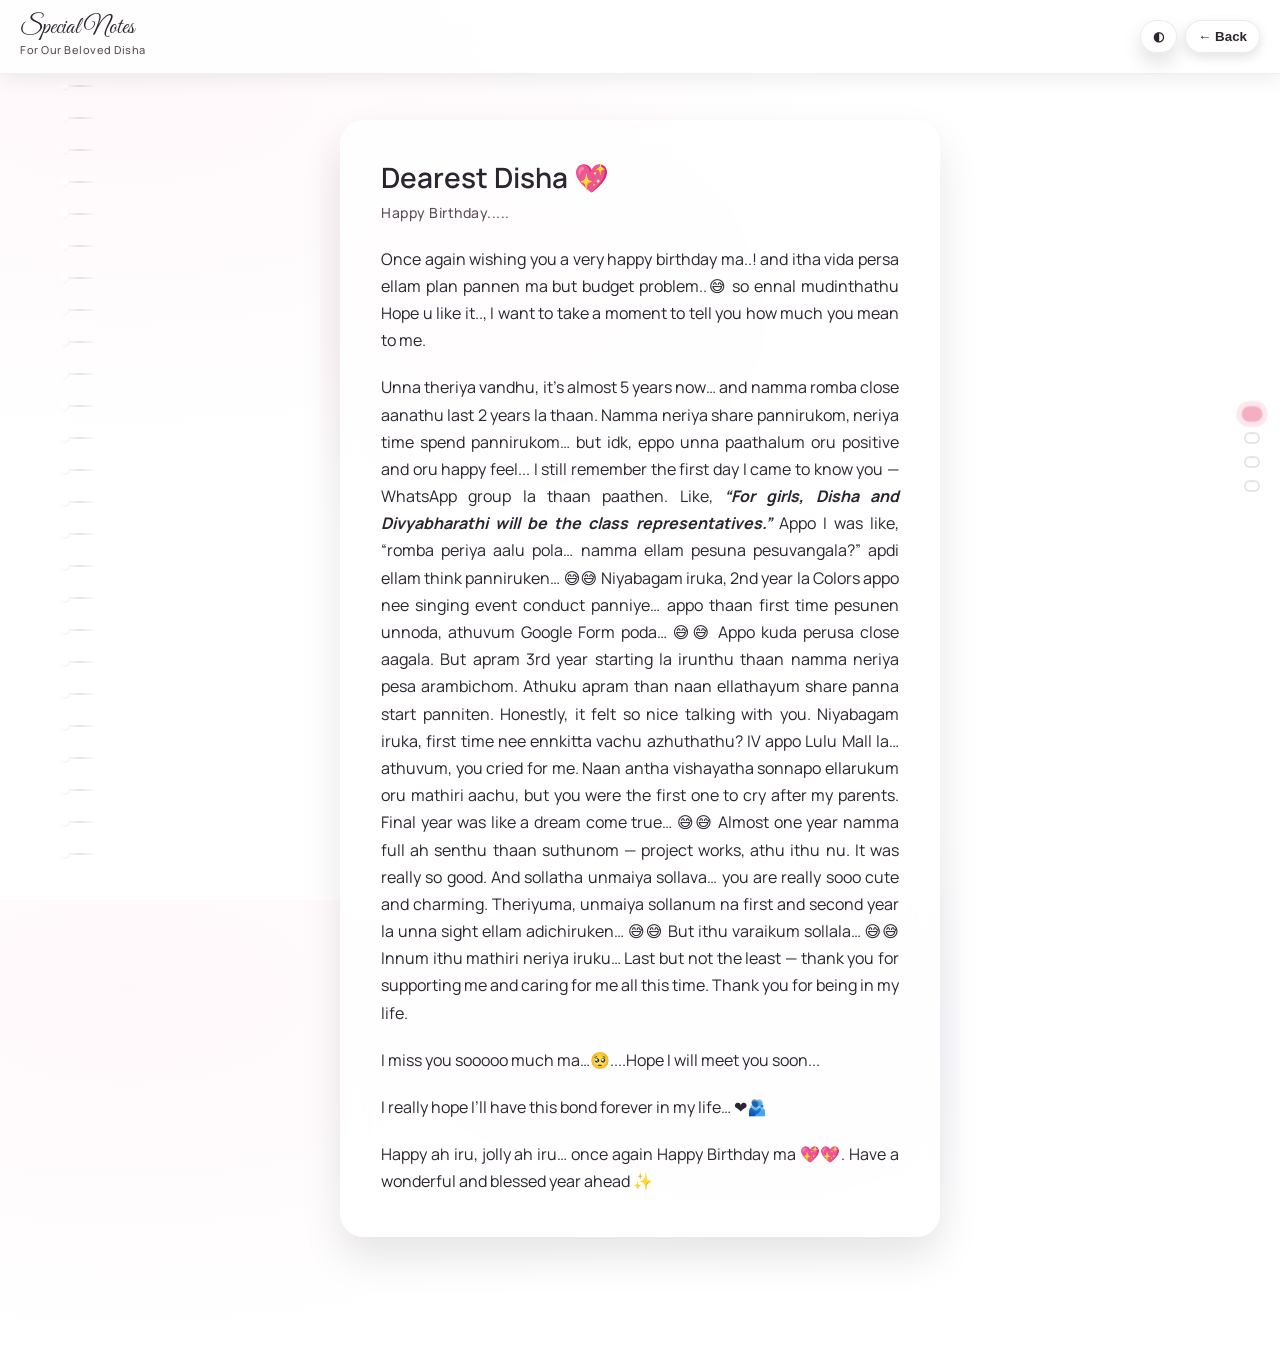
==== commit 97b0f354: "notes.html" ====
--- a/pages/notes.html
+++ b/pages/notes.html
@@ -41,7 +41,7 @@
               I want to take a moment to tell you how much you mean to me.
             </p>
             <p style="text-align: justify;">
-             Unna theriyama vandhu, it’s almost 5 years now… and namma romba close aanathu last 2 years la thaan.
+             Unna theriya vandhu, it’s almost 5 years now… and namma romba close aanathu last 2 years la thaan.
 Namma neriya share pannirukom, neriya time spend pannirukom… but idk, eppo unna paathalum oru positive and oru happy feel...
 
 I still remember the first day I came to know you — WhatsApp group la thaan paathen. Like, <b><i>“For girls, Disha and Divyabharathi will be the class representatives.”</i></b>
@@ -49,7 +49,7 @@
 
 Niyabagam iruka, 2nd year la Colors appo nee singing event conduct panniye… appo thaan first time pesunen unnoda, athuvum Google Form poda… 😅😅 Appo kuda perusa close aagala. But apram 3rd year starting la irunthu thaan namma neriya pesa arambichom.
 
-Athuku apram than naan ellathayum share panna start panniten. Honestly, it felt so nice talking with you. Niyabagam iruka, first time nee ennakitta vachu azhuthathu? IV appo Lulu Mall la… athuvum, you cried for me. Naan antha vishayatha sonnapo ellarukum oru mathiri aachu, but you were the first one to cry after my parents.
+Athuku apram than naan ellathayum share panna start panniten. Honestly, it felt so nice talking with you. Niyabagam iruka, first time nee ennkitta vachu azhuthathu? IV appo Lulu Mall la… athuvum, you cried for me. Naan antha vishayatha sonnapo ellarukum oru mathiri aachu, but you were the first one to cry after my parents.
 
 Final year was like a dream come true… 😅😅 Almost one year namma full ah senthu thaan suthunom — project works, athu ithu nu. It was really so good.
 
@@ -180,3 +180,4 @@
     </script>
   </body>
 </html>
+
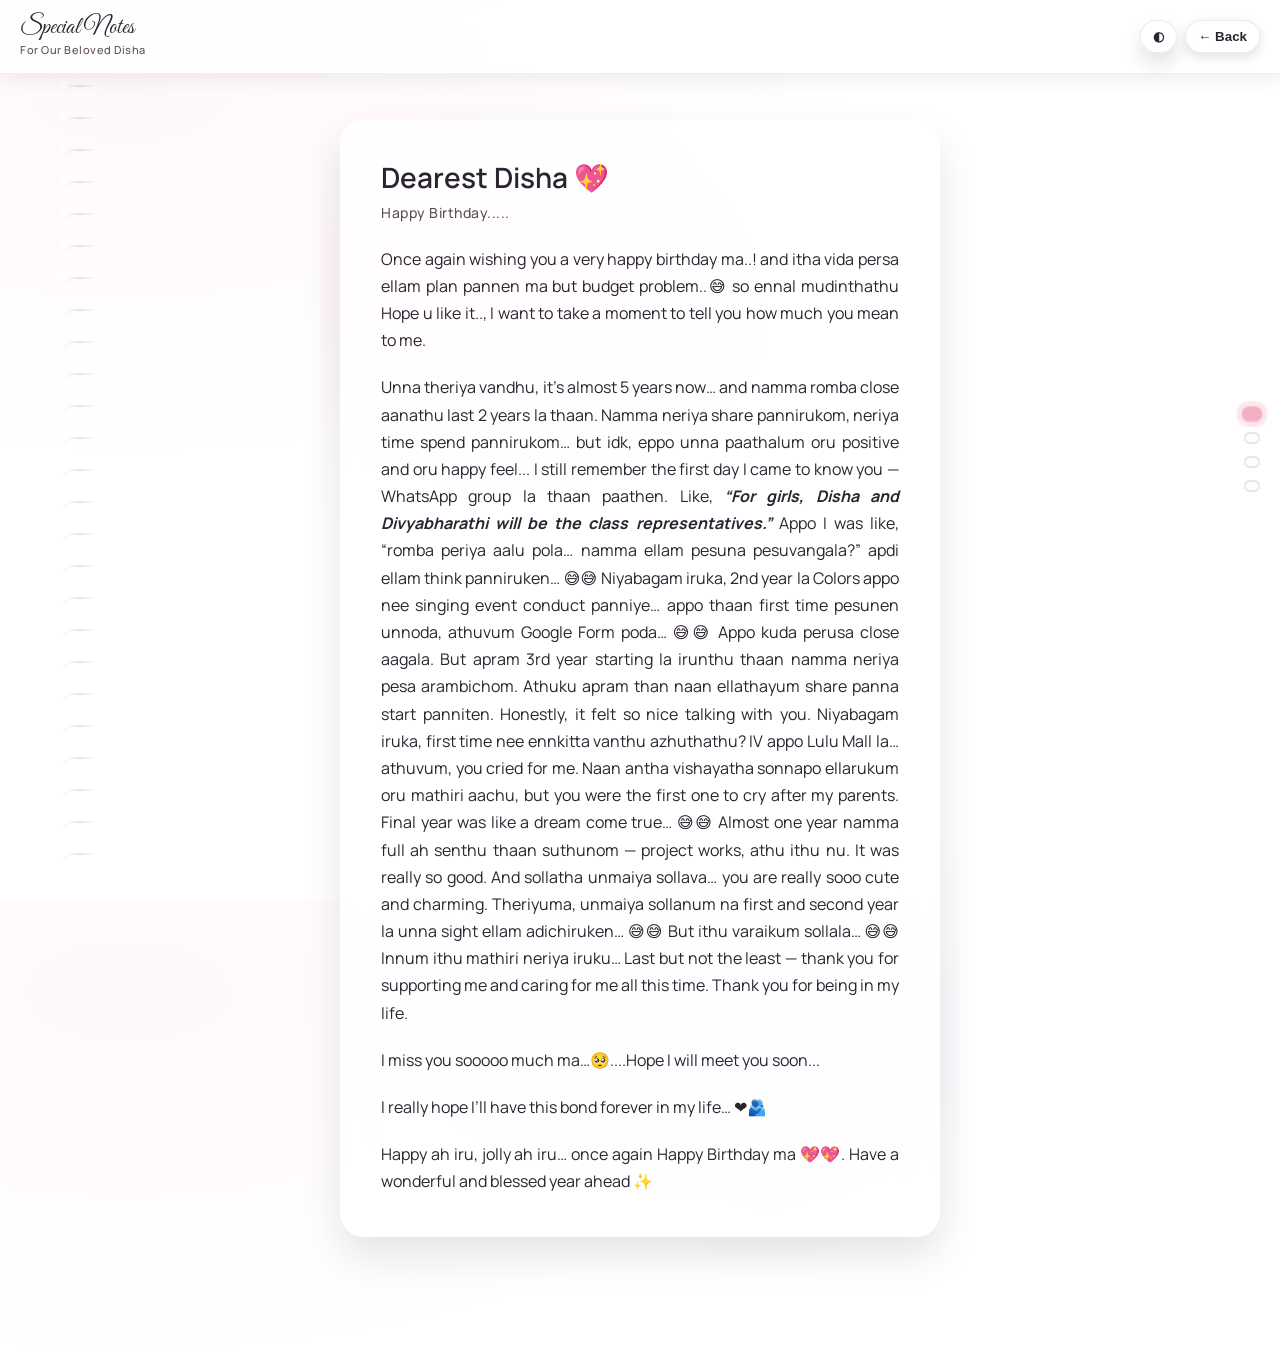
==== commit 3692b4e4: "notes.html" ====
--- a/pages/notes.html
+++ b/pages/notes.html
@@ -49,7 +49,7 @@
 
 Niyabagam iruka, 2nd year la Colors appo nee singing event conduct panniye… appo thaan first time pesunen unnoda, athuvum Google Form poda… 😅😅 Appo kuda perusa close aagala. But apram 3rd year starting la irunthu thaan namma neriya pesa arambichom.
 
-Athuku apram than naan ellathayum share panna start panniten. Honestly, it felt so nice talking with you. Niyabagam iruka, first time nee ennkitta vachu azhuthathu? IV appo Lulu Mall la… athuvum, you cried for me. Naan antha vishayatha sonnapo ellarukum oru mathiri aachu, but you were the first one to cry after my parents.
+Athuku apram than naan ellathayum share panna start panniten. Honestly, it felt so nice talking with you. Niyabagam iruka, first time nee ennkitta vanthu azhuthathu? IV appo Lulu Mall la… athuvum, you cried for me. Naan antha vishayatha sonnapo ellarukum oru mathiri aachu, but you were the first one to cry after my parents.
 
 Final year was like a dream come true… 😅😅 Almost one year namma full ah senthu thaan suthunom — project works, athu ithu nu. It was really so good.
 
@@ -181,3 +181,4 @@
   </body>
 </html>
 
+
